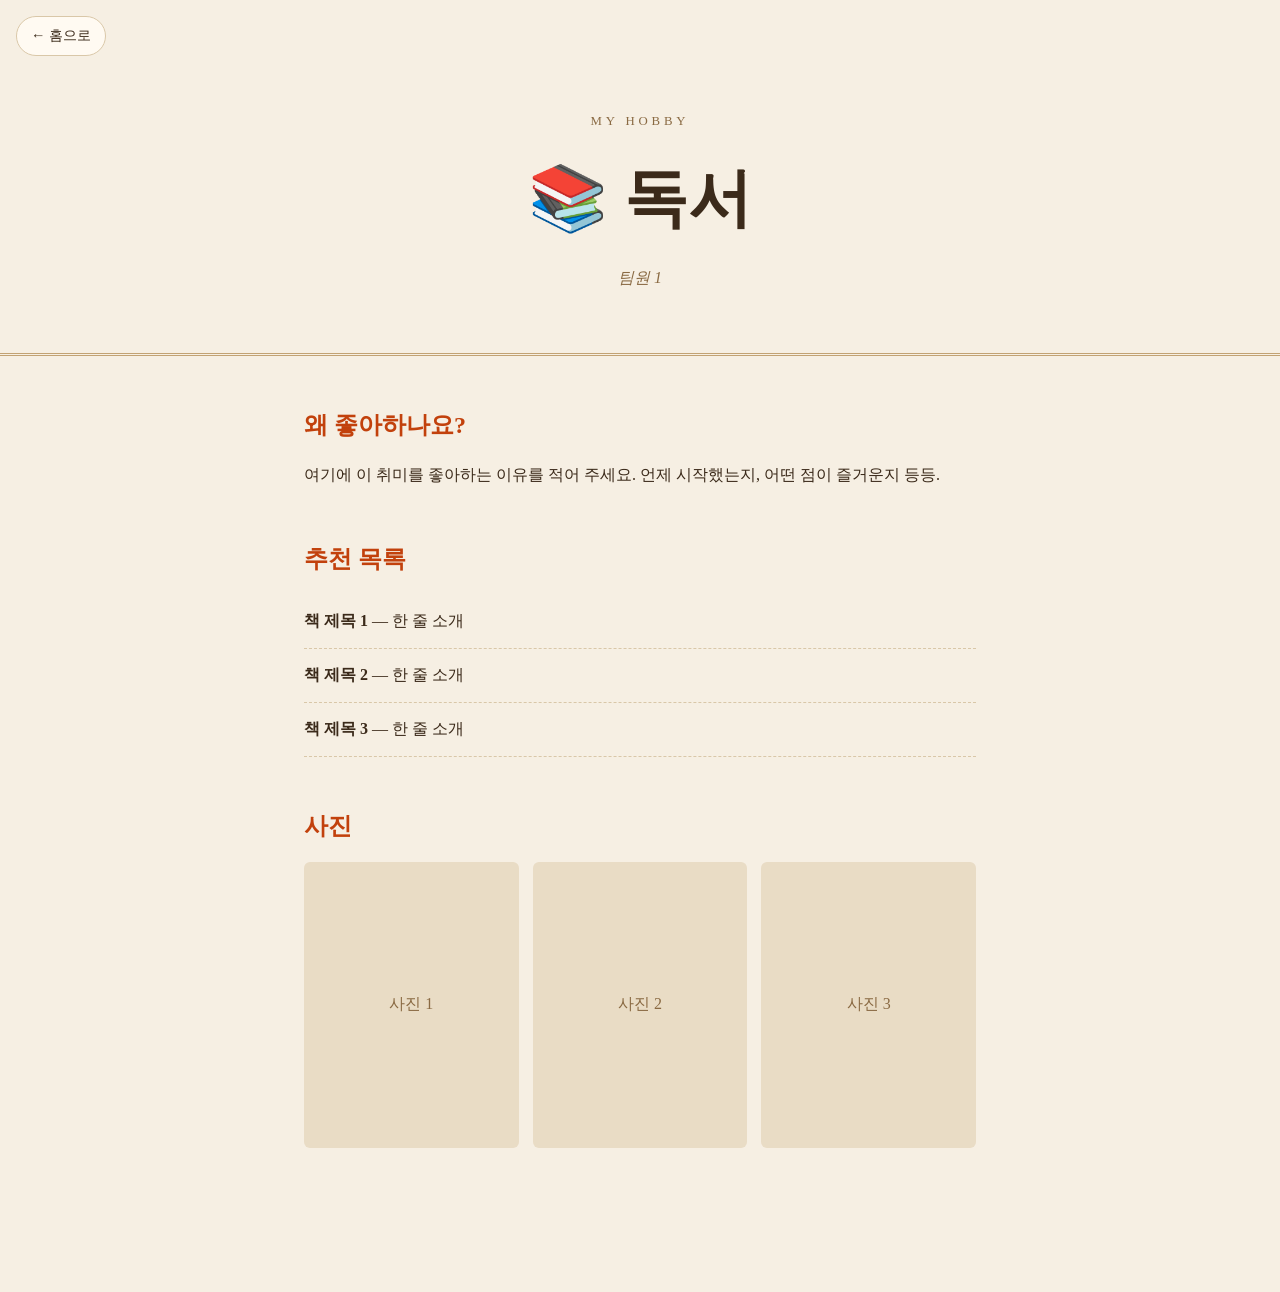
==== members/member1/index.html @ 0e929647 "팀 취미 모음 사이트 초기 구성 - 홈 화면: 팀원 카드 목록 (assets/members.js 로 생성) - 팀원별 서브페이지 4개: 각자 폴더(members/memberN)에서" ====
<!DOCTYPE html>
<html lang="ko">
<head>
  <meta charset="UTF-8" />
  <meta name="viewport" content="width=device-width, initial-scale=1.0" />
  <title>팀원 1 · 독서</title>
  <link rel="stylesheet" href="style.css" />
</head>
<body>
  <!-- ✏️ 이 폴더(members/member1)는 팀원 1 전용입니다. 마음껏 꾸며 주세요! -->
  <a class="back" href="../../index.html">← 홈으로</a>

  <header class="hero">
    <p class="tag">My Hobby</p>
    <h1>📚 독서</h1>
    <p class="who">팀원 1</p>
  </header>

  <main>
    <section>
      <h2>왜 좋아하나요?</h2>
      <p>여기에 이 취미를 좋아하는 이유를 적어 주세요. 언제 시작했는지, 어떤 점이 즐거운지 등등.</p>
    </section>

    <section>
      <h2>추천 목록</h2>
      <ul class="list">
        <li><strong>책 제목 1</strong> — 한 줄 소개</li>
        <li><strong>책 제목 2</strong> — 한 줄 소개</li>
        <li><strong>책 제목 3</strong> — 한 줄 소개</li>
      </ul>
    </section>

    <section>
      <h2>사진</h2>
      <div class="gallery">
        <!-- images 폴더를 만들어 사진을 넣고 <img src="images/파일이름.jpg" alt="설명"> 으로 바꿔 주세요 -->
        <div class="ph">사진 1</div>
        <div class="ph">사진 2</div>
        <div class="ph">사진 3</div>
      </div>
    </section>
  </main>
</body>
</html>
---- members/member1/style.css ----
/* 팀원 1 전용 스타일 — 자유롭게 바꾸세요 */
* { box-sizing: border-box; margin: 0; padding: 0; }

body {
  font-family: "Nanum Myeongjo", "Batang", Georgia, serif;
  background: #f6efe3;
  color: #3b2a1a;
  line-height: 1.8;
}

.back {
  position: fixed; top: 16px; left: 16px;
  padding: 6px 14px;
  background: #fffaf2; border: 1px solid #d9c7a8; border-radius: 999px;
  color: #3b2a1a; text-decoration: none; font-size: 0.9rem;
}

.hero {
  text-align: center;
  padding: 110px 24px 60px;
  border-bottom: 3px double #c2a273;
}
.tag { letter-spacing: 0.3em; text-transform: uppercase; font-size: 0.8rem; color: #8a6a43; }
.hero h1 { font-size: clamp(2.4rem, 7vw, 4rem); margin: 8px 0; }
.who { font-style: italic; color: #8a6a43; }

main { max-width: 720px; margin: 0 auto; padding: 48px 24px 96px; }
section { margin-bottom: 48px; }
h2 { font-size: 1.5rem; margin-bottom: 14px; color: #c2410c; }

.list { list-style: none; }
.list li { padding: 12px 0; border-bottom: 1px dashed #d9c7a8; }

.gallery { display: grid; grid-template-columns: repeat(auto-fill, minmax(180px, 1fr)); gap: 14px; }
.gallery img, .ph { width: 100%; aspect-ratio: 3 / 4; object-fit: cover; border-radius: 6px; }
.ph { display: grid; place-items: center; background: #e9dcc5; color: #8a6a43; }
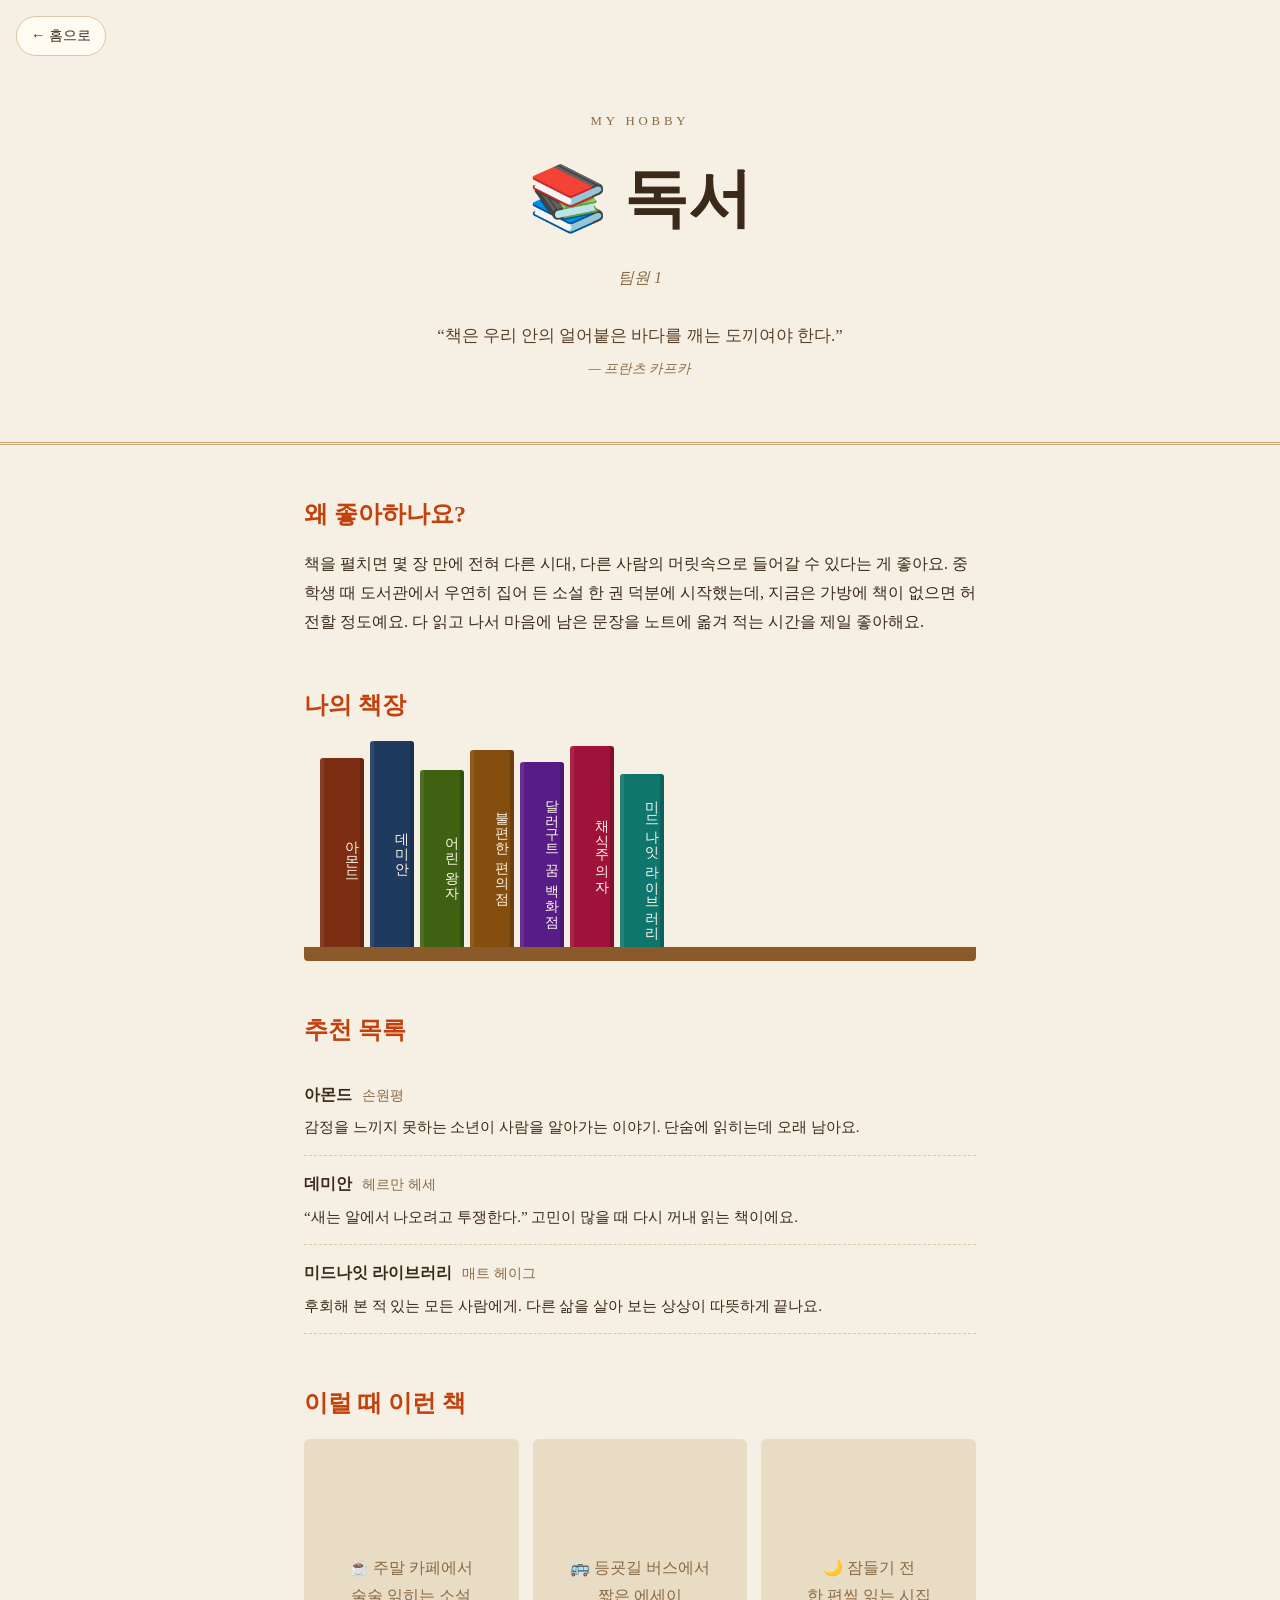
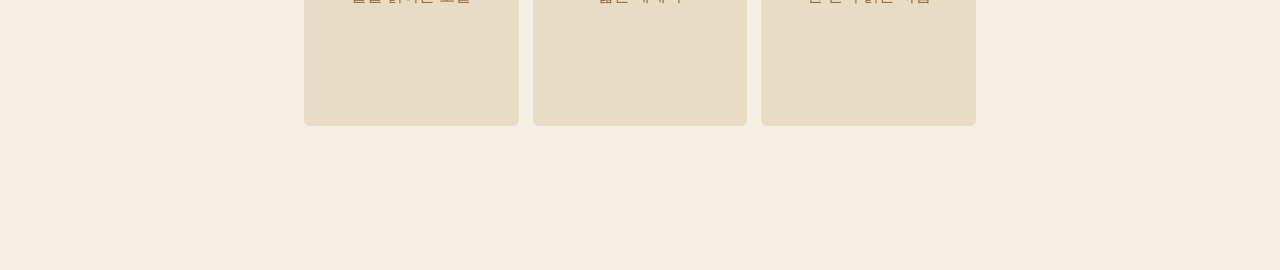
==== commit f8a46373: "member1: 독서 페이지 꾸미기 Co-Authored-By: Claude Opus 5.5 <noreply@anthropic.com>" ====
--- a/members/member1/index.html
+++ b/members/member1/index.html
@@ -14,30 +14,59 @@
     <p class="tag">My Hobby</p>
     <h1>📚 독서</h1>
     <p class="who">팀원 1</p>
+    <blockquote class="quote">
+      “책은 우리 안의 얼어붙은 바다를 깨는 도끼여야 한다.”
+      <cite>— 프란츠 카프카</cite>
+    </blockquote>
   </header>
 
   <main>
     <section>
       <h2>왜 좋아하나요?</h2>
-      <p>여기에 이 취미를 좋아하는 이유를 적어 주세요. 언제 시작했는지, 어떤 점이 즐거운지 등등.</p>
+      <p>
+        책을 펼치면 몇 장 만에 전혀 다른 시대, 다른 사람의 머릿속으로 들어갈 수 있다는 게 좋아요.
+        중학생 때 도서관에서 우연히 집어 든 소설 한 권 덕분에 시작했는데, 지금은 가방에 책이 없으면
+        허전할 정도예요. 다 읽고 나서 마음에 남은 문장을 노트에 옮겨 적는 시간을 제일 좋아해요.
+      </p>
+    </section>
+
+    <section>
+      <h2>나의 책장</h2>
+      <div class="shelf">
+        <div class="book" style="--c:#7c2d12; --h:92%">아몬드</div>
+        <div class="book" style="--c:#1e3a5f; --h:100%">데미안</div>
+        <div class="book" style="--c:#3f6212; --h:86%">어린 왕자</div>
+        <div class="book" style="--c:#854d0e; --h:96%">불편한 편의점</div>
+        <div class="book" style="--c:#581c87; --h:90%">달러구트 꿈 백화점</div>
+        <div class="book" style="--c:#9f1239; --h:98%">채식주의자</div>
+        <div class="book" style="--c:#0f766e; --h:84%">미드나잇 라이브러리</div>
+      </div>
     </section>
 
     <section>
       <h2>추천 목록</h2>
       <ul class="list">
-        <li><strong>책 제목 1</strong> — 한 줄 소개</li>
-        <li><strong>책 제목 2</strong> — 한 줄 소개</li>
-        <li><strong>책 제목 3</strong> — 한 줄 소개</li>
+        <li>
+          <strong>아몬드</strong> <span class="author">손원평</span>
+          <p>감정을 느끼지 못하는 소년이 사람을 알아가는 이야기. 단숨에 읽히는데 오래 남아요.</p>
+        </li>
+        <li>
+          <strong>데미안</strong> <span class="author">헤르만 헤세</span>
+          <p>“새는 알에서 나오려고 투쟁한다.” 고민이 많을 때 다시 꺼내 읽는 책이에요.</p>
+        </li>
+        <li>
+          <strong>미드나잇 라이브러리</strong> <span class="author">매트 헤이그</span>
+          <p>후회해 본 적 있는 모든 사람에게. 다른 삶을 살아 보는 상상이 따뜻하게 끝나요.</p>
+        </li>
       </ul>
     </section>
 
     <section>
-      <h2>사진</h2>
+      <h2>이럴 때 이런 책</h2>
       <div class="gallery">
-        <!-- images 폴더를 만들어 사진을 넣고 <img src="images/파일이름.jpg" alt="설명"> 으로 바꿔 주세요 -->
-        <div class="ph">사진 1</div>
-        <div class="ph">사진 2</div>
-        <div class="ph">사진 3</div>
+        <div class="ph">☕ 주말 카페에서<br />술술 읽히는 소설</div>
+        <div class="ph">🚌 등굣길 버스에서<br />짧은 에세이</div>
+        <div class="ph">🌙 잠들기 전<br />한 편씩 읽는 시집</div>
       </div>
     </section>
   </main>
--- a/members/member1/style.css
+++ b/members/member1/style.css
@@ -23,14 +23,38 @@
 .tag { letter-spacing: 0.3em; text-transform: uppercase; font-size: 0.8rem; color: #8a6a43; }
 .hero h1 { font-size: clamp(2.4rem, 7vw, 4rem); margin: 8px 0; }
 .who { font-style: italic; color: #8a6a43; }
+.quote { max-width: 32em; margin: 28px auto 0; font-size: 1.05rem; color: #5c4128; }
+.quote cite { display: block; margin-top: 6px; font-size: 0.85rem; color: #8a6a43; }
 
 main { max-width: 720px; margin: 0 auto; padding: 48px 24px 96px; }
 section { margin-bottom: 48px; }
 h2 { font-size: 1.5rem; margin-bottom: 14px; color: #c2410c; }
 
 .list { list-style: none; }
-.list li { padding: 12px 0; border-bottom: 1px dashed #d9c7a8; }
+.list li { padding: 14px 0; border-bottom: 1px dashed #d9c7a8; }
+.list .author { margin-left: 6px; font-size: 0.9rem; color: #8a6a43; }
+.list p { margin-top: 4px; font-size: 0.95rem; }
+
+/* 책장 — 책 등을 세로로 세워 둔 모양 */
+.shelf {
+  display: flex; align-items: flex-end; gap: 6px;
+  height: 220px; padding: 0 16px;
+  border-bottom: 14px solid #8a5a2b;
+  border-radius: 0 0 4px 4px;
+  overflow-x: auto;
+}
+.book {
+  flex: 0 0 44px; height: var(--h);
+  padding: 12px 0;
+  writing-mode: vertical-rl;
+  background: var(--c); color: #fdf6e9;
+  border-radius: 3px 3px 0 0;
+  box-shadow: inset -4px 0 0 rgba(0, 0, 0, 0.18), inset 4px 0 0 rgba(255, 255, 255, 0.08);
+  font-size: 0.9rem; letter-spacing: 0.08em; text-align: center;
+  transition: transform 0.2s ease;
+}
+.book:hover { transform: translateY(-10px); }
 
 .gallery { display: grid; grid-template-columns: repeat(auto-fill, minmax(180px, 1fr)); gap: 14px; }
 .gallery img, .ph { width: 100%; aspect-ratio: 3 / 4; object-fit: cover; border-radius: 6px; }
-.ph { display: grid; place-items: center; background: #e9dcc5; color: #8a6a43; }
+.ph { display: grid; place-items: center; padding: 16px; text-align: center; background: #e9dcc5; color: #8a6a43; }
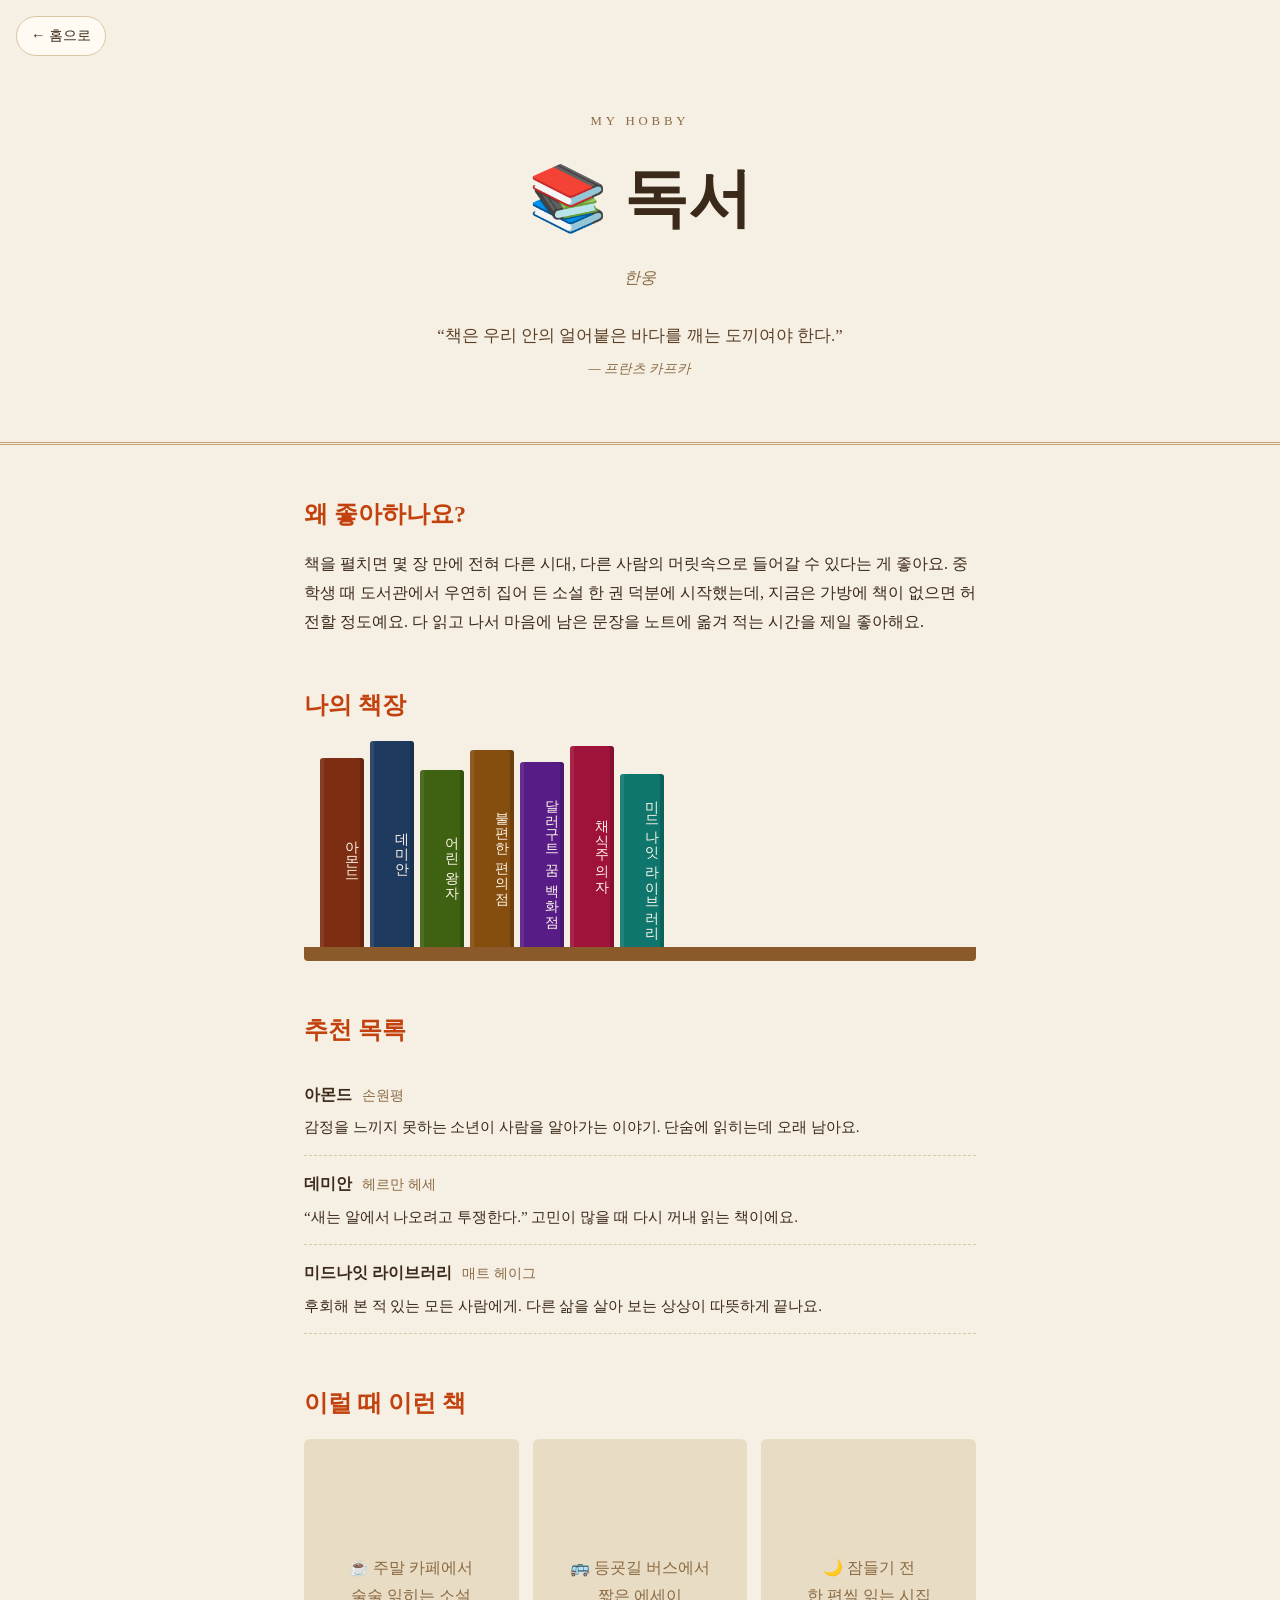
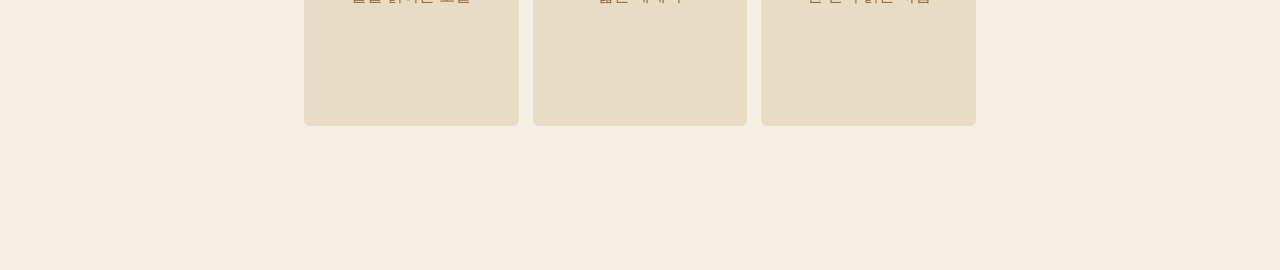
==== commit be62b800: "member1: 이름을 한웅으로 변경 Co-Authored-By: Claude Opus 5.5 <noreply@anthropic.com>" ====
--- a/members/member1/index.html
+++ b/members/member1/index.html
@@ -3,17 +3,17 @@
 <head>
   <meta charset="UTF-8" />
   <meta name="viewport" content="width=device-width, initial-scale=1.0" />
-  <title>팀원 1 · 독서</title>
+  <title>한웅 · 독서</title>
   <link rel="stylesheet" href="style.css" />
 </head>
 <body>
-  <!-- ✏️ 이 폴더(members/member1)는 팀원 1 전용입니다. 마음껏 꾸며 주세요! -->
+  <!-- ✏️ 이 폴더(members/member1)는 한웅 전용입니다. 마음껏 꾸며 주세요! -->
   <a class="back" href="../../index.html">← 홈으로</a>
 
   <header class="hero">
     <p class="tag">My Hobby</p>
     <h1>📚 독서</h1>
-    <p class="who">팀원 1</p>
+    <p class="who">한웅</p>
     <blockquote class="quote">
       “책은 우리 안의 얼어붙은 바다를 깨는 도끼여야 한다.”
       <cite>— 프란츠 카프카</cite>
